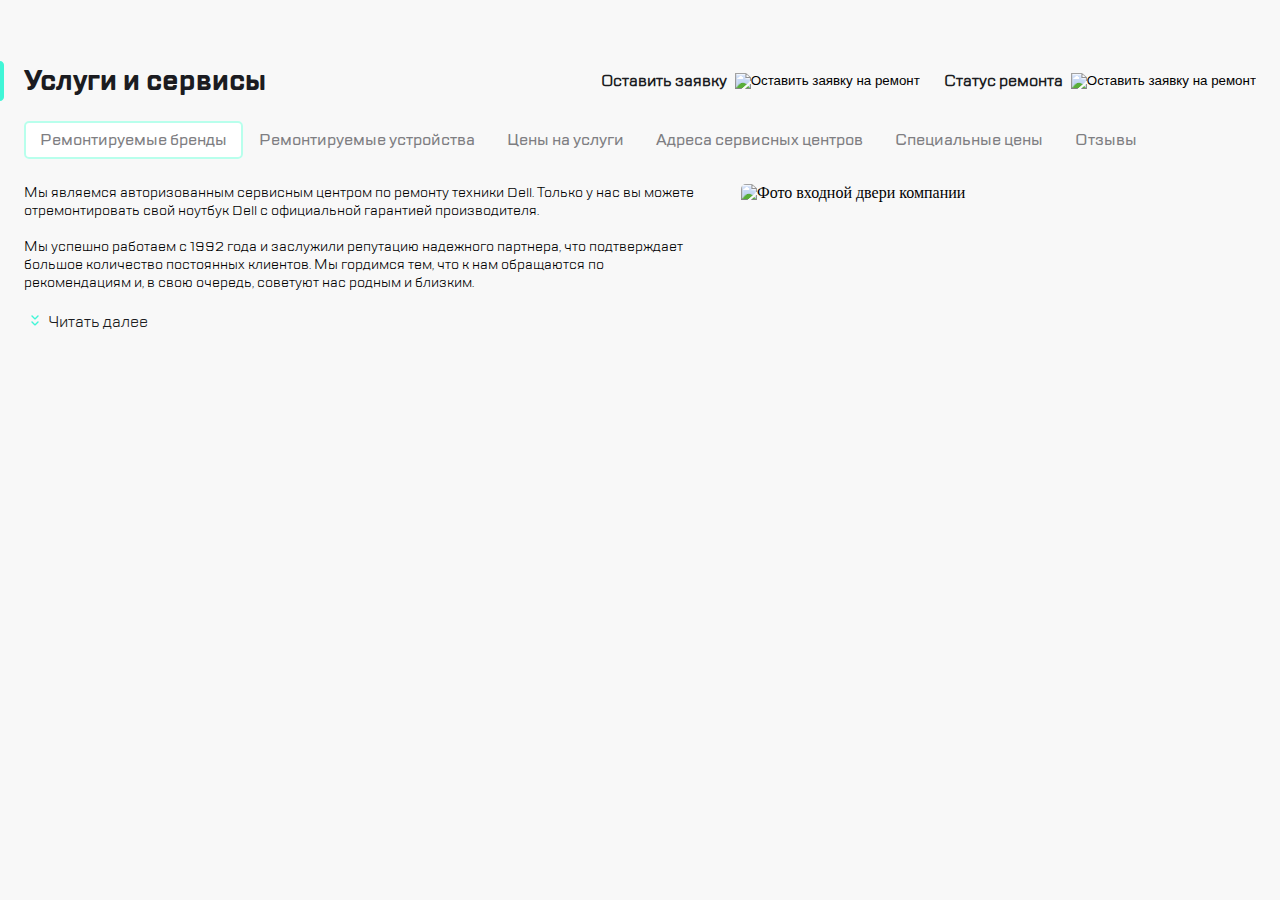
==== 1.3/index.html @ 8bd535df "added folders" ====
<!DOCTYPE html>
<html lang="ru">
  <head>
    <meta charset="UTF-8" />
    <meta http-equiv="X-UA-Compatible" content="IE=edge" />
    <meta name="viewport" content="width=device-width, initial-scale=1.0" />
    <link rel="stylesheet" href="../css/style.css" />
    <title>Document</title>
  </head>
  <body>
    <div class="page">
      <header class="header page__header">
        <div class="header__left-side">
          <button class="button header__menu-button" type="button">
            <img src="assets/img/btn-burger.svg" alt="Меню" />
          </button>
          <!-- <div class="divider"></div> -->

          <a href="#" class="logo"
            ><img src="assets/img/logo.svg" alt="Логотип"
          /></a>
        </div>

        <div class="header__right-side">
          <ul class="contact-us">
            <li>
              <button class="button contacts__call" type="button">
                <img src="assets/img/call.svg" alt="Позвонить" />
              </button>
            </li>
            <li>
              <button class="button contacts__chat" type="button">
                <img src="assets/img/chat.svg" alt="Открыть чат" />
              </button>
            </li>
            <li>
              <button class="button contacts__profile" type="button">
                <img src="assets/img/profile.svg" alt="Открыть профиль" />
              </button>
            </li>
          </ul>

          <ul class="repair">
            <li>
              <button class="button repair__request" type="button">
                <img
                  src="assets/img/btn-repair.svg"
                  alt="Оставить заявку на ремонт"
                />
              </button>
            </li>
            <li>
              <button class="button repair__check-status" type="button">
                <img
                  src="assets/img/btn-checkStatus.svg"
                  alt="Узнать статус ремонта"
                />
              </button>
            </li>
          </ul>
        </div>
      </header>

      <div class="title page__title">
        <h1 class="title__text">Услуги и сервисы</h1>

        <div class="title__menu">
          <button class="title__button button" type="button">
            <span class="title__button-text">Оставить заявку</span>
            <img
              class="title__button-image"
              src="assets/img/btn-repair.svg"
              alt="Оставить заявку на ремонт"
            />
          </button>

          <button class="title__button button" type="button">
            <span class="title__button-text">Статус ремонта</span>
            <img
              class="title__button-image"
              src="assets/img/btn-checkStatus.svg"
              alt="Оставить заявку на ремонт"
            />
          </button>
        </div>
      </div>

      <nav class="navigation">
        <ul class="navigation__list">
          <li class="navigation__list-item">
            <a href="#" class="link navigation__link navigation__link--active"
              >Ремонтируемые бренды</a
            >
          </li>
          <li class="navigation__list-item">
            <a href="#" class="link navigation__link"
              >Ремонтируемые устройства</a
            >
          </li>
          <li class="navigation__list-item">
            <a href="#" class="link navigation__link">Цены на услуги</a>
          </li>
          <li class="navigation__list-item">
            <a href="#" class="link navigation__link"
              >Адреса сервисных центров</a
            >
          </li>
          <li class="navigation__list-item">
            <a href="#" class="link navigation__link">Специальные цены</a>
          </li>
          <li class="navigation__list-item">
            <a href="#" class="link navigation__link">Отзывы</a>
          </li>
        </ul>
      </nav>

      <section class="about-wrapper">
        <article class="about">
          <p class="about__text">
            Мы являемся авторизованным сервисным центром по ремонту техники
            Dell. Только у нас вы можете отремонтировать свой ноутбук Dell с
            официальной гарантией производителя.
            <br />
            <br />
            Мы успешно работаем с 1992 года и заслужили репутацию надежного
            партнера, что подтверждает большое количество постоянных клиентов.
            Мы гордимся тем, что к нам обращаются по рекомендациям и, в свою
            очередь, советуют нас родным и близким.
          </p>
          <a href="#" class="read-more">Читать далее</a>
        </article>

        <img
          class="about__img"
          src="assets/img/cps.jpg"
          alt="Фото входной двери компании"
        />
      </section>
    </div>
  </body>
</html>
---- css/style.css ----
/* //////////   NORMALIZE   //////////*/
@import url("normalize.css");
/* //////////   HEADER   //////////*/
@import url("header.css");
/* //////////   TITLE   //////////*/
@import url("title.css");
/* //////////   NAVIGATION   //////////*/
@import url("navigation.css");
/* //////////   ABOUT   //////////*/
@import url("about.css");
/* //////////   SIDE-MENU   //////////*/
@import url("side-menu.css");
@import url("sm-header.css");
@import url("sm-main.css");
@import url("sm-footer.css");
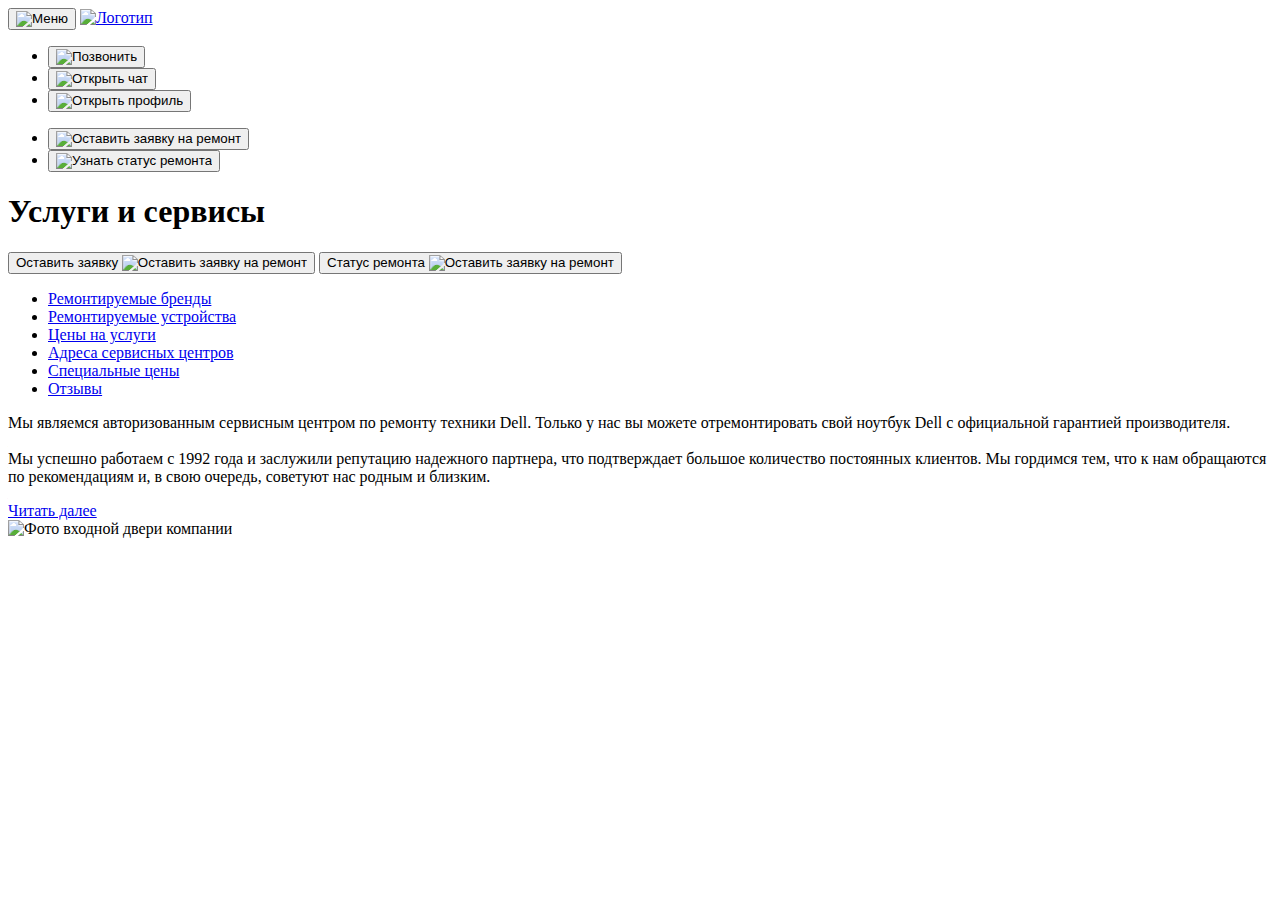
==== commit 120a004d: "test with folders" ====
--- a/1.3/index.html
+++ b/1.3/index.html
@@ -4,7 +4,7 @@
     <meta charset="UTF-8" />
     <meta http-equiv="X-UA-Compatible" content="IE=edge" />
     <meta name="viewport" content="width=device-width, initial-scale=1.0" />
-    <link rel="stylesheet" href="../css/style.css" />
+    <link rel="stylesheet" href="css/style.css" />
     <title>Document</title>
   </head>
   <body>
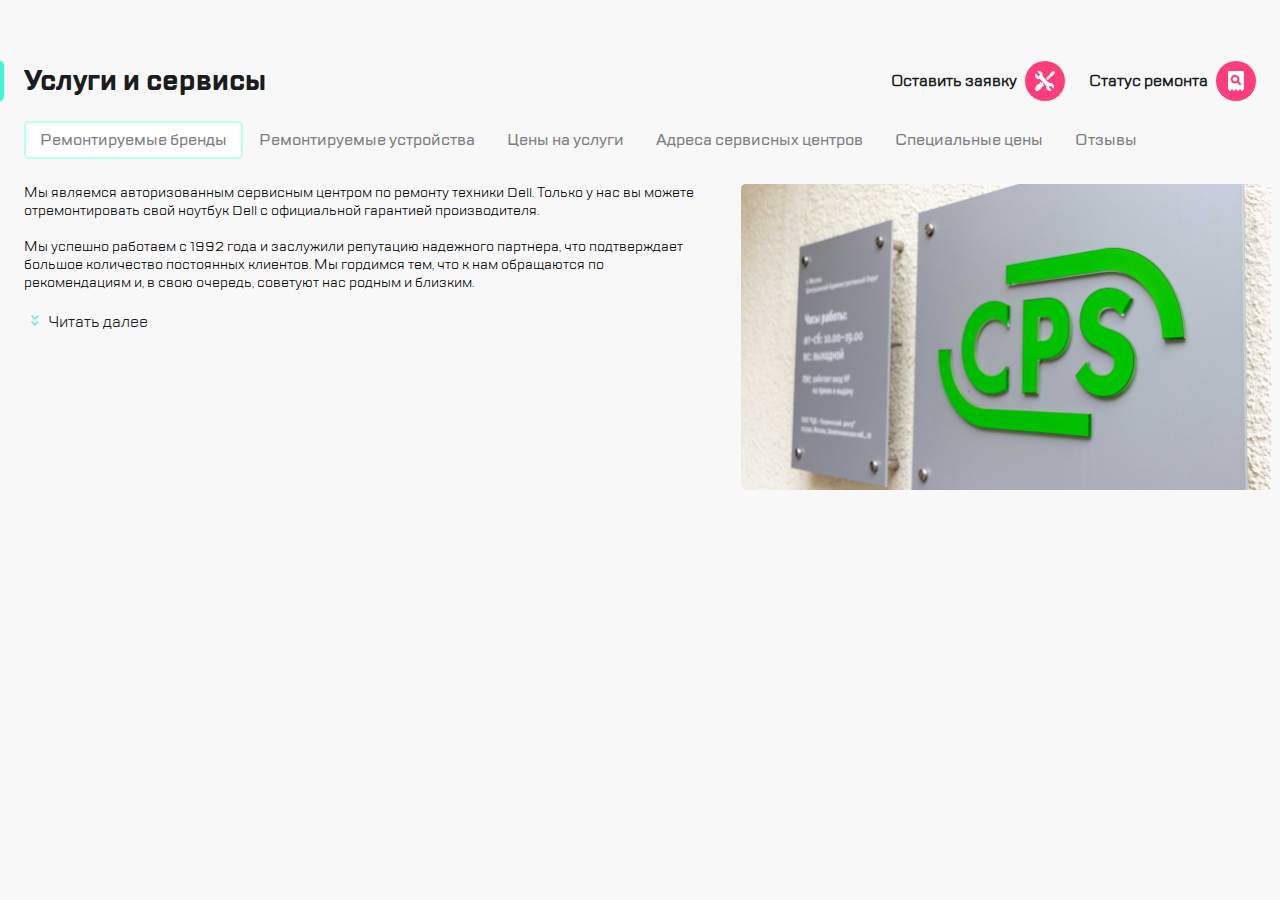
==== commit 4332beeb: "add folders" ====
--- a/1.3/index.html
+++ b/1.3/index.html
@@ -4,7 +4,7 @@
     <meta charset="UTF-8" />
     <meta http-equiv="X-UA-Compatible" content="IE=edge" />
     <meta name="viewport" content="width=device-width, initial-scale=1.0" />
-    <link rel="stylesheet" href="css/style.css" />
+    <link rel="stylesheet" href="../css/style.css" />
     <title>Document</title>
   </head>
   <body>
@@ -12,12 +12,11 @@
       <header class="header page__header">
         <div class="header__left-side">
           <button class="button header__menu-button" type="button">
-            <img src="assets/img/btn-burger.svg" alt="Меню" />
+            <img src="../assets/img/btn-burger.svg" alt="Меню" />
           </button>
-          <!-- <div class="divider"></div> -->
 
           <a href="#" class="logo"
-            ><img src="assets/img/logo.svg" alt="Логотип"
+            ><img src="../assets/img/logo.svg" alt="Логотип"
           /></a>
         </div>
 
@@ -25,17 +24,17 @@
           <ul class="contact-us">
             <li>
               <button class="button contacts__call" type="button">
-                <img src="assets/img/call.svg" alt="Позвонить" />
+                <img src="../assets/img/call.svg" alt="Позвонить" />
               </button>
             </li>
             <li>
               <button class="button contacts__chat" type="button">
-                <img src="assets/img/chat.svg" alt="Открыть чат" />
+                <img src="../assets/img/chat.svg" alt="Открыть чат" />
               </button>
             </li>
             <li>
               <button class="button contacts__profile" type="button">
-                <img src="assets/img/profile.svg" alt="Открыть профиль" />
+                <img src="../assets/img/profile.svg" alt="Открыть профиль" />
               </button>
             </li>
           </ul>
@@ -44,7 +43,7 @@
             <li>
               <button class="button repair__request" type="button">
                 <img
-                  src="assets/img/btn-repair.svg"
+                  src="../assets/img/btn-repair.svg"
                   alt="Оставить заявку на ремонт"
                 />
               </button>
@@ -52,7 +51,7 @@
             <li>
               <button class="button repair__check-status" type="button">
                 <img
-                  src="assets/img/btn-checkStatus.svg"
+                  src="../assets/img/btn-checkStatus.svg"
                   alt="Узнать статус ремонта"
                 />
               </button>
@@ -69,7 +68,7 @@
             <span class="title__button-text">Оставить заявку</span>
             <img
               class="title__button-image"
-              src="assets/img/btn-repair.svg"
+              src="../assets/img/btn-repair.svg"
               alt="Оставить заявку на ремонт"
             />
           </button>
@@ -78,7 +77,7 @@
             <span class="title__button-text">Статус ремонта</span>
             <img
               class="title__button-image"
-              src="assets/img/btn-checkStatus.svg"
+              src="../assets/img/btn-checkStatus.svg"
               alt="Оставить заявку на ремонт"
             />
           </button>
@@ -132,7 +131,7 @@
 
         <img
           class="about__img"
-          src="assets/img/cps.jpg"
+          src="../assets/img/cps.jpg"
           alt="Фото входной двери компании"
         />
       </section>
--- a/css/style.css
+++ b/css/style.css
@@ -0,0 +1,15 @@
+/* //////////   NORMALIZE   //////////*/
+@import url("normalize.css");
+/* //////////   HEADER   //////////*/
+@import url("header.css");
+/* //////////   TITLE   //////////*/
+@import url("title.css");
+/* //////////   NAVIGATION   //////////*/
+@import url("navigation.css");
+/* //////////   ABOUT   //////////*/
+@import url("about.css");
+/* //////////   SIDE-MENU   //////////*/
+@import url("side-menu.css");
+@import url("sm-header.css");
+@import url("sm-main.css");
+@import url("sm-footer.css");
